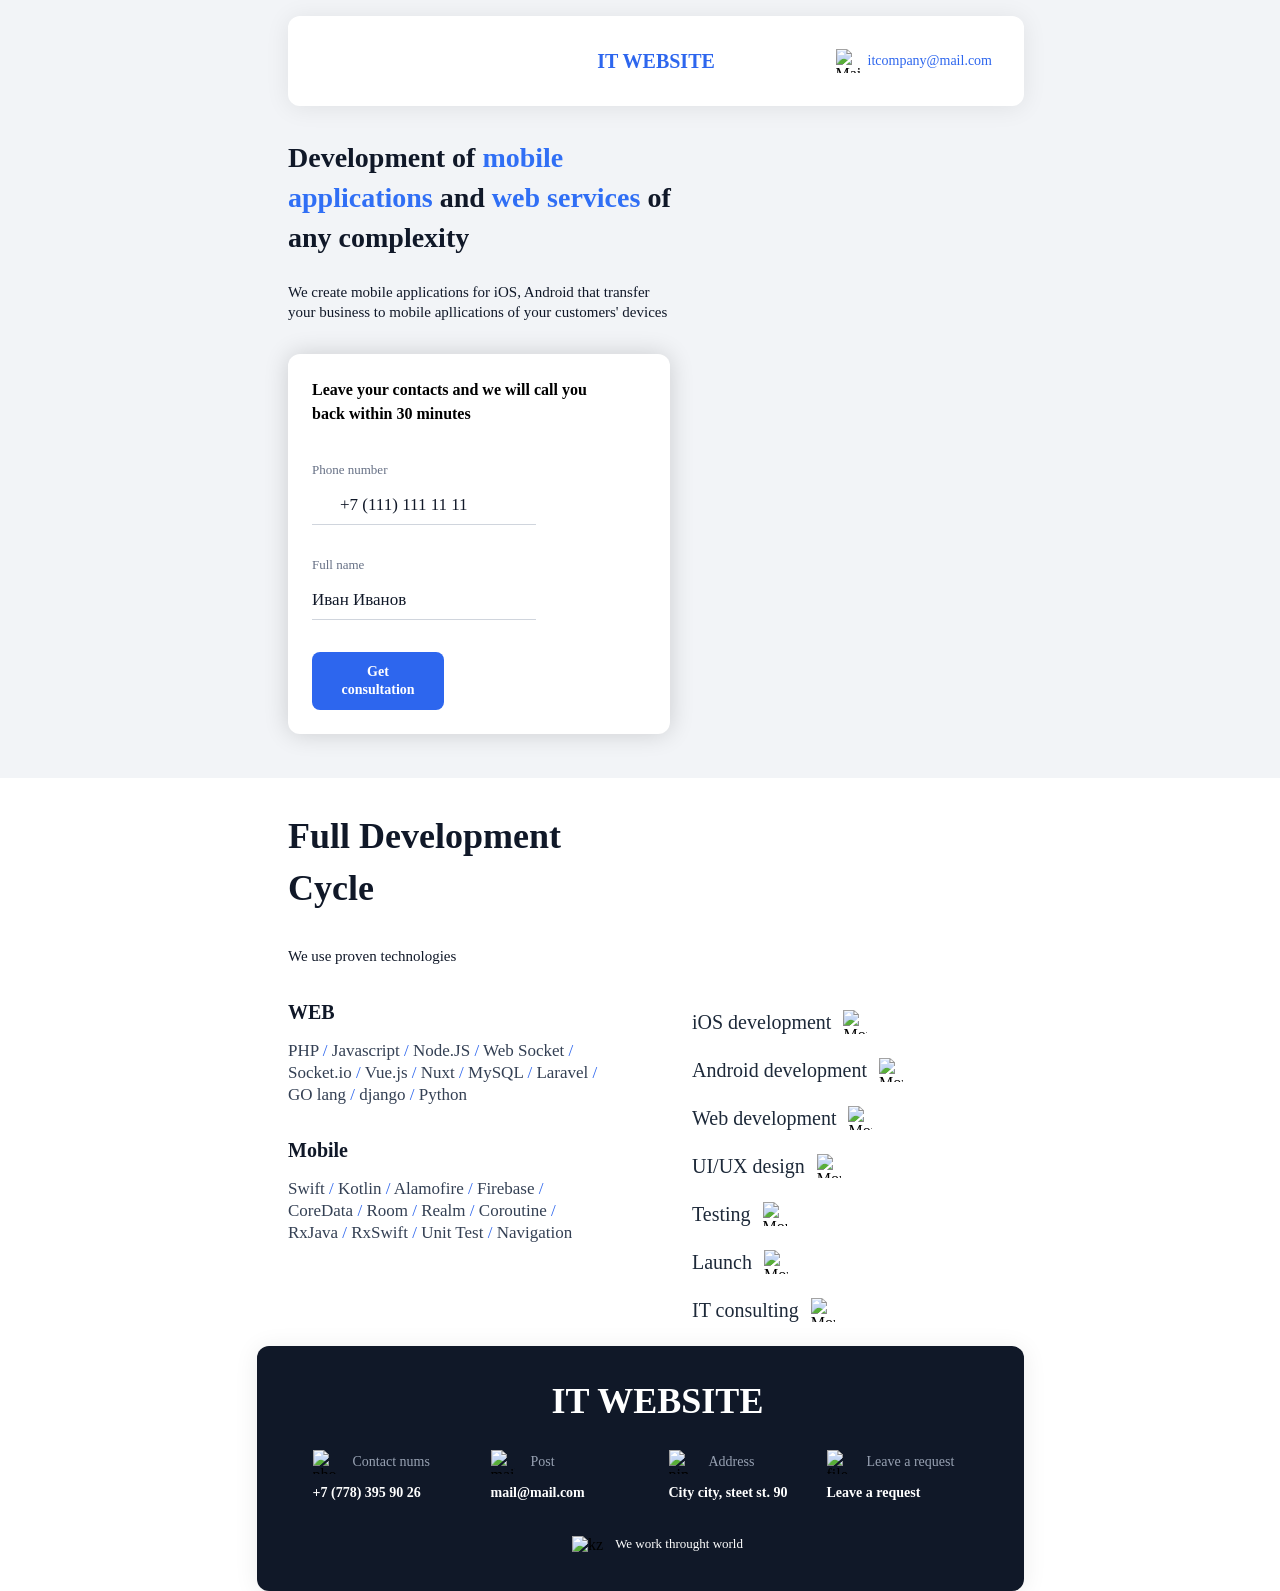
==== src/index.html @ 3811303d "lesson6" ====
<!DOCTYPE html>
<html lang="en">
<head>
    <meta charset="UTF-8">
    <meta name="viewport" content="width=device-width, initial-scale=1.0">
	<link rel="stylesheet" href="assets/styles/style.css">
    <title>Батурин ЛБ-4</title>
</head>
<body>
	<header class="header">
		<div class="wrapper">
			<div class="header_content">
				<input type="checkbox" id="menu1" class="hidden_menu_checkbox">
      			<label for="menu1" class="hidden_menu"></label>

				<div class="header_name">
					<a href="/src" class="header_name_link">IT WEBSITE</a>
				</div>

				<nav class="header_navigation">
					<ul class="header_navigation_list">
						<li class="header_navigation_item">
							<a href="" class="header_navigation_link">Services</a>
						</li>
						<li class="header_navigation_item">
							<a href="" class="header_navigation_link">Media</a>
						</li>
						<li class="header_navigation_item">
							<a href="" class="header_navigation_link">Cases</a>
						</li>
						<li class="header_navigation_item">
							<a href="" class="header_navigation_link">FAQ</a>
						</li>
						<li class="header_navigation_item">
							<a href="" class="header_navigation_link">Contacts</a>
						</li>
					</ul>
				</nav>

				<div class="header_contacts">
					<div class="header_contacts_item">
						<img src="assets/svg/headerPhone.svg" alt="Phone" class="icon_tiny">
						<span class="header_contacts_text">+7 (111) 111 11 11</span> 
        				<span class="header_contacts_last_number">+7 (111) 111 11 11</span> 
      				</div> 
      				<div class="header_contacts_item"> 
        				<img src="assets/svg/headerMail.svg" alt="Mail" class="icon_tiny"> 
        				<span class="header_contacts_text">itcompany@mail.com</span> 
      				</div> 
				</div>

				<div class="hidden_content">
					<h1>IT WEBSITE</h1>

					<nav class="header_navigation_hidden">
						<ul class="header_navigation_list_hidden">
							<li class="header_navigation_item">
								<a href="" class="header_navigation_link_hidden">Services</a>
							</li>
							<li class="header_navigation_item">
								<a href="" class="header_navigation_link_hidden">Media</a>
							</li>
							<li class="header_navigation_item">
								<a href="" class="header_navigation_link_hidden">Cases</a>
							</li>
							<li class="header_navigation_item">
								<a href="" class="header_navigation_link_hidden">FAQ</a>
							</li>
							<li class="header_navigation_item">
								<a href="" class="header_navigation_link_hidden">Contacts</a>
							</li>
						</ul>
					</nav>

					<div class="header_contacts_hidden">
						<div class="header_contacts_item_hidden">
							<img src="assets/svg/headerPhone.svg" alt="Phone" class="icon_tiny_2">
							<span class="header_contacts_text_hidden">+7 (111) 111 11 11</span>
						</div>
						<div class="header_contacts_item_hidden">
							<img src="assets/svg/headerPhone.svg" alt="Phone" class="icon_tiny_2">
							<span class="header_contacts_text_hidden">+7 (111) 111 11 11</span>
						</div>
						<div class="header_contacts_item_hidden">
							<img src="assets/svg/headerMail.svg" alt="Mail" class="icon_tiny_2">
							<span class="header_contacts_text_hidden">itcompany@mail.com</span>
						</div> 
					</div>
				</div>
			</div>
		</div>
	</header>
	<main class="main">
		<div class="introduction">
			<div class="wrapper">
				<section class="introduction_greeting">
					<h1>Development of <span class = "blue_text">mobile applications</span> and <span class = "blue_text">web services</span> of any complexity</h1>
                	<p>We create mobile applications for iOS, Android that transfer your business to mobile apllications of your customers' devices</p>
				</section>
				<section class="introduction_form">
					<h3>Leave your contacts and we will call you back within 30 minutes</h3>
					<form>
						<div>
							<label for = "phone" class="introduction_form_sign">Phone number</label>
							<input type = "phone" id = "phone" name = "phone" class="introduction_form_item introduction_form_item_flag" placeholder = "+7 (111) 111 11 11" required>
						</div>
						<div>
							<label for = "name" class="introduction_form_sign">Full name</label>
							<input type = "name" id = "name" name = "name" class="introduction_form_item" placeholder = "Иван Иванов" required>
						</div>
						<button type="submit">Get consultation</button>
					</form>
				</section>
				<div class="background_images">
					<div class="image1"></div>
					<div class="image2"></div>
				</div>
			</div>
		</div>
		<div class="competence">
			<div class="wrapper">
				<section class="competence_info">
					<div class="competence_greeting">
						<h1>Full Development Cycle</h1>
						<p>We use proven technologies</p>
					</div>
					<div class="competence_technologies">
						<h3>WEB</h3>
						<p>PHP <span>/</span> Javascript <span>/</span> Node.JS <span>/</span> Web Socket <span>/</span> Socket.io <span>/</span> Vue.js <span>/</span> Nuxt <span>/</span> MySQL <span>/</span> Laravel <span>/</span> GO lang <span>/</span> django <span>/</span> Python</p>
						<h3>Mobile</h3>
						<p>Swift <span>/</span> Kotlin <span>/</span> Alamofire <span>/</span> Firebase <span>/</span> CoreData <span>/</span> Room <span>/</span> Realm <span>/</span> Coroutine <span>/</span> RxJava <span>/</span> RxSwift <span>/</span> Unit Test <span>/</span> Navigation</p>
					</div>
				</section>
				<section>
					<nav>
						<li class="competence_navigation_item">
							<a href = "" class="competence_navigation_link">iOS development</a>
							<img src="assets/svg/right_arrow.svg" alt="More" class="icon_tiny">
						</li>
						<li class="competence_navigation_item">
							<a href = "" class="competence_navigation_link">Android development</a>
							<img src="assets/svg/right_arrow.svg" alt="More" class="icon_tiny">
						</li>
						<li class="competence_navigation_item">
							<a href = "" class="competence_navigation_link">Web development</a>
							<img src="assets/svg/right_arrow.svg" alt="More" class="icon_tiny">
						</li>
						<li class="competence_navigation_item">
							<a href = "" class="competence_navigation_link">UI/UX design</a>
							<img src="assets/svg/right_arrow.svg" alt="More" class="icon_tiny">
						</li>
						<li class="competence_navigation_item">
							<a href = "" class="competence_navigation_link">Testing</a>
							<img src="assets/svg/right_arrow.svg" alt="More" class="icon_tiny">
						</li>
						<li class="competence_navigation_item">
							<a href = "" class="competence_navigation_link">Launch</a>
							<img src="assets/svg/right_arrow.svg" alt="More" class="icon_tiny">
						</li>
						<li class="competence_navigation_item">
							<a href = "" class="competence_navigation_link">IT consulting</a>
							<img src="assets/svg/right_arrow.svg" alt="More" class="icon_tiny">
						</li>
					</nav>
				</section>
			</div>
		</div>
	</main>
	<footer class="footer">
		<div class="wrapper_footer">
			<div class="footer_content">
				<h1>IT WEBSITE</h1>
				<section class="footer_contacts">
					<div class="footer_contacts_item">
						<div class="footer_contacts_sign">
							<img src="assets/svg/footerPhone.svg" alt="phone" class="icon_tiny">
							<h5>Contact nums</h5>
						</div>
						<h4>+7 (778) 395 90 26</h4>
					</div>
					<div class="footer_contacts_item">
						<div class="footer_contacts_sign">
							<img src="assets/svg/footerMail.svg" alt="mail" class="icon_tiny">
							<h5>Post</h5>
						</div>
						<h4>mail@mail.com</h4>
					</div>
					<div class="footer_contacts_item">
						<div class="footer_contacts_sign">
							<img src="assets/svg/footerPin.svg" alt="pin" class="icon_tiny">
							<h5>Address</h5>
						</div>
						<h4>City city, steet st. 90</h4>
					</div>
					<div class="footer_contacts_item">
						<div class="footer_contacts_sign">
							<img src="assets/svg/footerFile.svg" alt="file" class="icon_tiny">
							<h5>Leave a request</h5>
						</div>
						<h4>Leave a request</h4>
					</div>
				</section>
				<div class = "footer_country">
					<img src="assets/svg/footerKazakhstan.svg" alt="kz" class="footer_country">
					<p>We work throught world</p>
				</div>
			</div>
		</div>
	</footer>
</body>
</html>
---- src/assets/styles/style.css ----
@import "./global.css";
@import "./fonts.css";
@import "./utils.css";

/* Common styles start */
* {
    margin: 0;
    padding: 0;
    box-sizing: border-box;
}

.header{
    position: fixed;
    top: 0;
    left: 0;
    width: 100%;
    z-index: 1000;
}

.body{
    font-family: "SFProText";
    font-style: "SFProText-Medium";
    font-size: 16px;
    line-height: 1.2;
    font-weight: normal;
    color: #101828;
}

.wrapper{
    max-width: 1124px;
    margin: 0 auto;
}

.wrapper_footer{
    margin: 0 auto;
}

.icon_tiny{
    margin-right: 8px;
    width: 24px;
    height: 24px;
}

.icon_tiny_2{
    margin-right: 4px;
    width: 28px;
    height: 28px;
}

.blue_text{
    color: #306FF5;
}

.hidden_menu_checkbox{
    display: none;
}

.hidden_menu{
    background-image: url(../svg/hidden_menu.svg);
    background-size: cover;
}

.hidden_menu_checkbox:checked + .hidden_menu{
    width: 36px;
    height: 36px;
    background-image: url(../svg/hidden_menu_exit.svg);
    background-size: cover;
}

.hidden_content{
    background-color: #FFFFFF;
    width: 100vw;
    padding: 0;
    display: none;
    justify-content: center;
    flex-direction: column;
    text-align: center;
}

/* Common styles end */

/* Header styles start */

.header_content{
    display: flex;
    flex-wrap: wrap;
    align-items: center;
    justify-content: space-between;
    background-color: #FFFFFF;
    border-radius: 12px;
    margin-top: 24px;
    padding: 16px 24px;
    box-shadow: 0px 2px 24px 0px #00000014;
    position: relative;
}

.header_name_link{
    text-decoration: none;
    font-family: "Inter";
    font-size: 20px;
    font-weight: 700;
    color: #2D66EE;
    line-height: 18px;
}

.header_name_link:hover, .header_name_link:focus, .header_name_link:active{
    opacity: 0.75;
}

.header_navigation_list{
    display: flex;
    flex-wrap: wrap;
    gap: 24px;
    padding-left: 0;
    list-style-type: none;
}

.header_navigation_link{
    text-decoration: none;
    font-size: 14px;
    font-weight: 500;
    color: #101828;
    line-height: 18px;
}

.header_navigation_link:hover, .header_navigation_link:focus, .header_navigation_link:active{
    opacity: 0.75;
}

.header_navigation_item{ 
    list-style-type: none;
}

.header_contacts{ 
    display: flex;
    gap: 32px; 
} 

.header_contacts_item{
    display: flex;
    align-items: center;
}

.header_contacts_text{
    font-size: 14px;
    font-weight: 500;
    color: #2D66EE;
    line-height: 18px;
}

.header_contacts_last_number{
    font-size: 14px;
    font-weight: 500;
    color: #2D66EE;
    line-height: 18px;
    margin-left: 16px;
}

.hidden_content h1{
    color: #2D66EE;
    font-family: "Inter";
    font-weight: 700;
    margin-bottom: 52px;
}

.header_navigation_list_hidden, .header_navigation_link_hidden{
    display: flex;
    text-decoration: none;
    font-family: "Inter";
    font-weight: 400;
    color: #101828;
    flex-direction: column;
}

.header_navigation_hidden{
    margin-bottom: 52px;
}

.header_contacts_item_hidden{
    display: flex;
    text-align: center;
    align-items: center;
}

/* Header styles end */

/* Introduction styles start */

.introduction{
    background-color: #F2F4F7;
}

.introduction_greeting h1{
    font-family: "Inter";
    font-weight: 700;
    color: #101828;
    margin-bottom: 24px;
}

.introduction_greeting p{
    font-size: 15px;
    font-weight: 500;
    color: #101828;
    line-height: 20px;
}

.introduction_form{
    border-radius: 12px;
    box-shadow: 0px 0px 24px 0px #00000029;
    background-color: #FFFFFF;
    padding: 24px;
}

.introduction_form h3{
    font-family: "Inter";
    font-weight: 700;
    margin-bottom: 36px;
}

.introduction_form form{
    gap: 24px;
    display: flex;
}

.introduction_form_sign{
    font-family: "SFProText";
    font-weight: 500;
    font-size: 13px;
    line-height: 16px;
    color: #667085;
    margin-bottom: 8px;
}

.introduction_form_item_flag{
    background: transparent url(../img/flagKazakhstan.png) no-repeat left;
    background-size: 20px;
}

.introduction_form_item_flag::placeholder{
    padding-left: 28px;
}

.introduction_form_item{
    width: 224px;
    font-family: "SFProText";
    font-weight: 400;
    font-size: 17px;
    line-height: 22px;
    color: #101828;
    border: 0;
    border-bottom: 0.7px solid #D0D5DD;
    padding: 8px 0px;
}

.introduction_form_item::placeholder{
    font-weight: 400;
    font-size: 17px;
    line-height: 22px;
    color: #101828;
}

.introduction_form button{
    width: 132px;
    padding: 11px 24px;
    color: #FFFFFF;
    background: #2D66EE;
    font-family: "SFProText";
    font-weight: 600;
    font-size: 14px;
    line-height: 18px;
    border: 0;
    border-radius: 8px;
}

.introduction_form button:hover, .introduction_form button:focus, .introduction_form button.active{
    background-color: #1250DE;
}

/* Introduction styles end */

/* Competence styles start */

.competence{
    justify-content: space-between;
}

.competence .wrapper{
    display: flex;
}

.competence_greeting h1{
    font-family: "Inter";
    font-weight: 700;
    line-height: 52px;
    color: #101828;
    margin-bottom: 32px;
}

.competence_greeting p{
    font-weight: 500;
    font-size: 15px;
    line-height: 20px;
    color: #101828;
    margin-bottom: 34px;
}

.competence_technologies h3{
    font-weight: 600;
    font-size: 20px;
    line-height: 24px;
    color: #101828;
    margin-bottom: 16px;
}

.competence_technologies p{
    font-weight: 400;
    font-size: 17px;
    line-height: 22px;
    color: #344054;
    margin-bottom: 32px;
}

.competence_technologies span{
    color: #2D66EE;
}

.competence_navigation_item{
    gap: 12px;
    list-style-type: none;
    height: 48px;
    display: flex;
}

.competence_navigation_link{
    font-weight: 400;
    font-size: 20px;
    line-height: 24px;
    color: #1D2939;
    text-decoration: none;
}

.competence_navigation_link:hover, .competence_navigation_link:focus, .competence_navigation_link:active{
    font-weight: 600;
    font-size: 20px;
    line-height: 24px;
    color: #101828;
}

/* Competence styles end */

/* Footer styles start */

.footer_content{
    background-color: #101828;
    border-radius: 12px;
    box-shadow: 0px 2px 24px 0px #00000014;
}

.footer_contacts{
    display: flex;
    flex-wrap: wrap;
    align-items: center;
    justify-content: space-between;
}

.footer_contacts_sign{
    display: flex;
    align-items: center;
    gap: 8px;
    margin-bottom: 8px;
}

.footer h1{
    font-family: "Inter";
    font-weight: 700;
    font-size: 36px;
    line-height: 18px;
    color: #FFFFFF;
    text-align: center;
    margin-bottom: 40px;
}

.footer h4{
    font-weight: 600;
    line-height: 22px;
    color: #FFFFFF;
}

.footer h5{
    font-weight: 500;
    font-size: 14px;
    line-height: 18px;
    color: #98A2B3;
}

.footer p{
    font-weight: 400;
    font-size: 13px;
    line-height: 16px;
    color: #FFFFFF;
}

.footer_country{
    justify-content: center;
    display: flex;
    gap: 12px;
}

/* Footer styles start */

/* Adaptive - Computer */

@media(min-width: 1440px){
    .hidden_menu{
        display: none;
    }

    .introduction{
        padding-top: 160px;
        min-height: 900px;
        /*background-image: url('../svg/introduction_background.svg');
        background-repeat: no-repeat;
        background-position: right;
        background-size: contain;*/
    }

    .background_images{
        position: absolute;
        width: 100%;
        height: 200%;
        top: 0;
        left: 0;
        overflow: hidden;
    }

    .image1, .image2 {
        position: absolute;
        height: 100%;
        width: 300px;
        background-size: cover;
        animation: scroll 10s linear infinite;
        z-index: 1;
    }

    .image1 {
        background-image: url('../webp/column-left.webp');
        animation-name: scrollDown;
    }

    .image2 {
        background-image: url('../webp/column-right.webp');
        animation-name: scrollUp;
    }

    @keyframes scrollDown {
        from {
            transform: translateY(0);
        }
        to {
            transform: translateY(100%);
        }
    }

    @keyframes scrollUp {
        from {
            transform: translateY(0);
        }
        to {
            transform: translateY(-100%);
        }
    }

    .introduction_greeting h1{
        width: 600px;
        font-size: 36px;
        line-height: 52px;
    }

    .introduction_greeting p{
        width: 600px;
        margin-bottom: 64px;
    }

    .introduction_form{
        width: 676px;
    }

    .introduction_form h3{
        font-size: 20px;
        line-height: 24px;
        width: 472px;
    }

    .competence{
        padding-top: 80px;
    }

    .competence_greeting{
        width: 600px;
    }

    .competence_technologies{
        width: 496px;
    }

    .competence .wrapper{
        gap: 128px;
    }

    .footer_content{
        margin: 48px 0px;
        padding: 24px;
    }

    .competence_greeting h1{
        font-size: 36px;
    }

    .footer h4{
        font-size: 17px;
    }

    .footer_contacts_item{
        width: 294px;
    }

    .footer_contacts{
        margin-bottom: 40px;
    }

    .wrapper_footer{
        max-width: 1224px;
    }
}

/* Adaptive - Tablet */

@media(max-width: 1440px) and (min-width: 767px){
    .wrapper{
        width: 768px;
        padding-left: 32px;
    }

    .header_content{
        padding: 25px 32px;
        margin-top: 16px;
        display: flex;
    }
    
    .hidden_menu{
        width: 59px;
        height: 40px;
    }

    .header_name{
        display: flex;
        justify-content: center;
        position: absolute;
        left: 50%;
        transform: translateX(-50%);
    }

    .header_navigation, .header_contacts_item{
        display: none;
    }

    .hidden_menu_checkbox:checked ~ .header_name, .header_contacts_item:last-child{
        display: none;
    }
    
    .header_contacts_item:last-child{
        display: flex;
        justify-content: flex-end;
    }

    .hidden_menu_checkbox:checked ~ .hidden_content{
        display: flex;
    }

    .introduction{
        padding-top: 138px;
        min-height: 778px;
        background-image: url('../svg/introduction_background2.svg');
        background-repeat: no-repeat;
        background-position: right;
        background-size: contain;
    }

    .introduction_greeting h1{
        width: 383px;
        font-size: 28px;
        line-height: 40px;
    }

    .footer h4{
        font-size: 14px;
    }

    .introduction_greeting p{
        width: 383px;
        margin-bottom: 32px;
    }

    .introduction_form{
        width: 382px;
    }

    .introduction_form h3{
        font-size: 16px;
        line-height: 24px;
        width: 295px;
    }

    .introduction_form form{
        display: flex;
        flex-direction: column;
        gap: 32px;
    }
    
    .introduction_form div {
        display: flex;
        flex-direction: column;
    }

    .competence{
        padding-top: 32px;
    }

    .competence_greeting{
        width: 321px;
    }

    .competence_technologies{
        width: 320px;
    }

    .competence .wrapper{
        display: flex;
        gap: 83px;
    }

    .competence nav{
        padding-top: 200px;
    }

    .footer_content{
        padding: 46px 21px 37px 56px;
    }

    .competence_greeting h1{
        font-size: 36px;
    }

    .footer_contacts_item{
        width: 176px;
    }

    .footer_contacts_item:nth-child(3){
        width: 156px;
    }

    .footer_contacts{
        margin-bottom: 32px;
    }

    .wrapper_footer{
        max-width: 767px;
    }

    .hidden_menu_checkbox:checked + .hidden_menu{
        position: absolute;
        right: 148px;
        top: 37px;
    }

    .hidden_content h1{
        margin-top: 102px;
        font-size: 48px;
        line-height: 48px;
    }

    .header_navigation_list_hidden{
        display: flex;
        font-size: 36px;
        line-height: 52px;
        gap: 32px;
    }

    .header_contacts_hidden{
        flex-direction: row;
        display: flex;
        gap: 32px; 
        justify-content: center;
        margin-bottom: 137px;
        color: #2D66EE;
    } 
}

/* Adaptive - Phone */

@media(max-width: 767px){
    .wrapper{
        width: 425px;
        padding-left: 24px;
    }

    .header_content{
        padding: 35px 17px;
        margin-top: 20px;
    }

    .hidden_menu{
        width: 40px;
        height: 20px;
    }
    
    .header_name{
        display: flex;
        justify-content: center;
        position: absolute;
        left: 50%;
        transform: translateX(-50%);
    }

    .header_navigation, .header_contacts { 
        display: none; 
    }

    .hidden_menu_checkbox:checked ~ .header_name{
        display: none;
    }

    .hidden_menu_checkbox:checked ~ .hidden_content{
        display: flex;
    }

    .introduction{
        padding-top: 138px;
        min-height: 1282px;
        background-image: url('../svg/introduction_background3.svg');
        background-repeat: no-repeat;
        background-position: bottom;
        background-size: auto 930px;
    }

    .introduction_greeting h1{
        width: 383px;
        font-size: 28px;
        line-height: 40px;
    }

    .introduction_greeting p{
        width: 383px;
        margin-bottom: 536px;
    }

    .introduction_form{
        width: 393px;
        margin-bottom: 32px;
    }

    .introduction_form h3{
        font-size: 16px;
        line-height: 24px;
        width: 295px;
    }

    .introduction_form form{
        display: flex;
        flex-direction: column;
        gap: 32px;
    }
    
    .introduction_form div {
        display: flex;
        flex-direction: column;
    }

    .competence{
        padding-top: 32px;
    }

    .competence_greeting{
        width: 321px;
    }

    .competence_technologies{
        width: 320px;
    }

    .competence .wrapper{
        display: flex;
        gap: 32px;
        flex-direction: column;
    }

    .footer_content{
        padding: 36px 16px 38px 32px;
    }

    .footer h4{
        font-size: 14px;
    }

    .competence_greeting h1{
        font-size: 32px;
    }

    .footer_contacts_item {
        flex: 1 1 50%;
        box-sizing: border-box;
        margin-bottom: 32px;
    }

    .footer_contacts{
        margin-bottom: 22px;
    }

    .wrapper_footer{
        max-width: 427px;
    }

    .hidden_menu_checkbox:checked + .hidden_menu{
        position: absolute;
        right: 28px;
        top: 13px;
    }

    .hidden_content h1{
        margin-top: 43px;
        font-size: 20px;
        line-height: 18px;
    }

    .header_navigation_list_hidden{
        display: flex;
        font-size: 24px;
        line-height: 35px;
        gap: 21px;
    }

    .header_contacts_hidden{
        flex-direction: column;
        display: flex;
        gap: 16px;
        margin-bottom: 59px;
        color: #2D66EE;
        align-items: center;
    } 
}

/*http://26.236.234.108:8080/src/
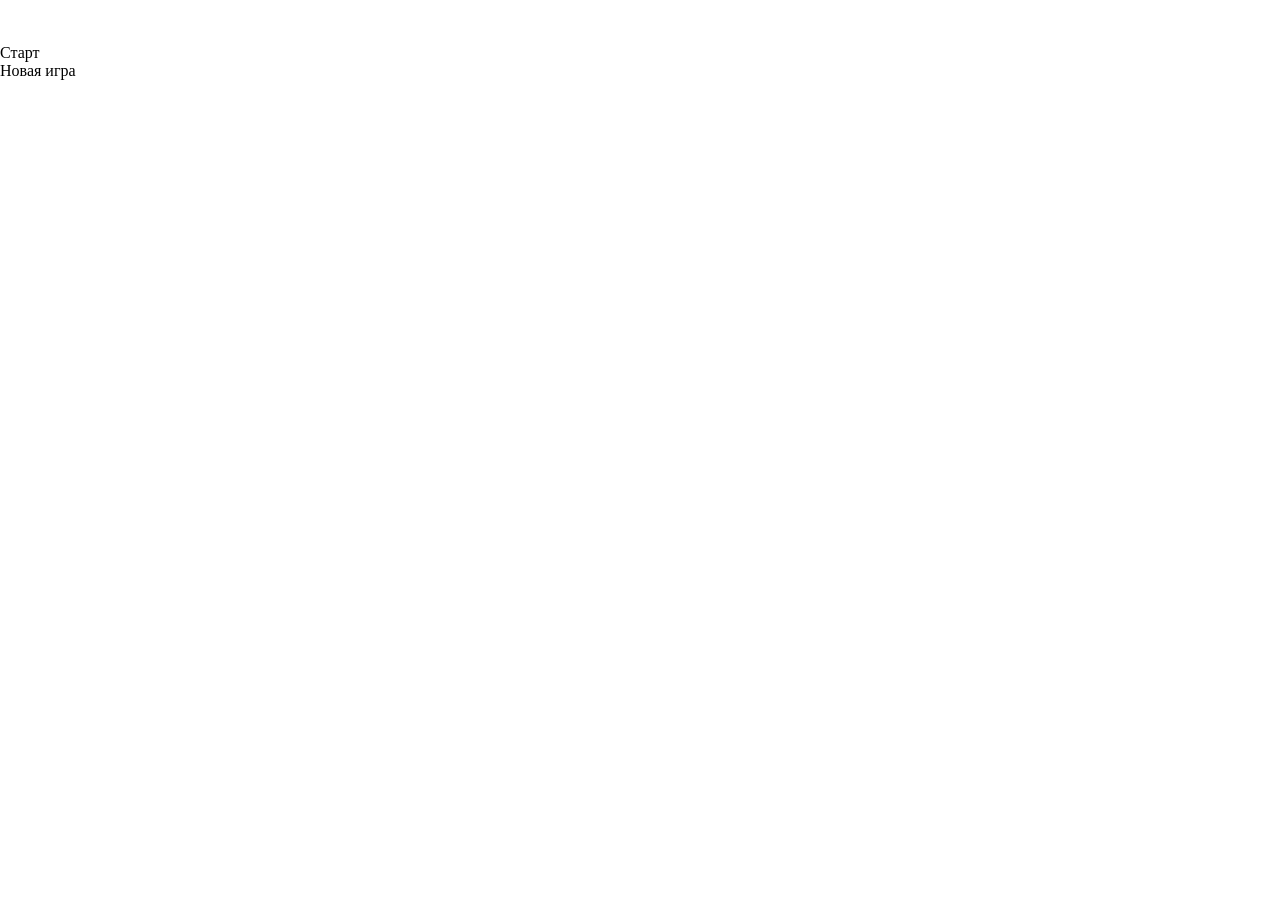
==== commit bb632ebe: "lesson10" ====
--- a/src/index.html
+++ b/src/index.html
@@ -1,211 +1,24 @@
-<!DOCTYPE html>
-<html lang="en">
+<!doctype html>
+<html lang="ru">
 <head>
     <meta charset="UTF-8">
-    <meta name="viewport" content="width=device-width, initial-scale=1.0">
-	<link rel="stylesheet" href="assets/styles/style.css">
-    <title>Батурин ЛБ-4</title>
+    <meta name="viewport"
+          content="width=device-width, user-scalable=no, initial-scale=1.0, maximum-scale=1.0, minimum-scale=1.0">
+    <meta http-equiv="X-UA-Compatible" content="ie=edge">
+    <title>Батурин ЛБ11</title>
+    <link rel="stylesheet" href="/src/assets/styles/style.css">
 </head>
 <body>
-	<header class="header">
-		<div class="wrapper">
-			<div class="header_content">
-				<input type="checkbox" id="menu1" class="hidden_menu_checkbox">
-      			<label for="menu1" class="hidden_menu"></label>
+    <main>
+        <div id="game-wrap">
+          <table id="game"></table>
+        </div>
+        <div id="menu">
+          <div id="playButton" class="menuButton">Старт</div>
+          <div id="newGameButton" class="menuButton">Новая игра</div>
+        </div>
+    </main>
 
-				<div class="header_name">
-					<a href="/src" class="header_name_link">IT WEBSITE</a>
-				</div>
-
-				<nav class="header_navigation">
-					<ul class="header_navigation_list">
-						<li class="header_navigation_item">
-							<a href="" class="header_navigation_link">Services</a>
-						</li>
-						<li class="header_navigation_item">
-							<a href="" class="header_navigation_link">Media</a>
-						</li>
-						<li class="header_navigation_item">
-							<a href="" class="header_navigation_link">Cases</a>
-						</li>
-						<li class="header_navigation_item">
-							<a href="" class="header_navigation_link">FAQ</a>
-						</li>
-						<li class="header_navigation_item">
-							<a href="" class="header_navigation_link">Contacts</a>
-						</li>
-					</ul>
-				</nav>
-
-				<div class="header_contacts">
-					<div class="header_contacts_item">
-						<img src="assets/svg/headerPhone.svg" alt="Phone" class="icon_tiny">
-						<span class="header_contacts_text">+7 (111) 111 11 11</span> 
-        				<span class="header_contacts_last_number">+7 (111) 111 11 11</span> 
-      				</div> 
-      				<div class="header_contacts_item"> 
-        				<img src="assets/svg/headerMail.svg" alt="Mail" class="icon_tiny"> 
-        				<span class="header_contacts_text">itcompany@mail.com</span> 
-      				</div> 
-				</div>
-
-				<div class="hidden_content">
-					<h1>IT WEBSITE</h1>
-
-					<nav class="header_navigation_hidden">
-						<ul class="header_navigation_list_hidden">
-							<li class="header_navigation_item">
-								<a href="" class="header_navigation_link_hidden">Services</a>
-							</li>
-							<li class="header_navigation_item">
-								<a href="" class="header_navigation_link_hidden">Media</a>
-							</li>
-							<li class="header_navigation_item">
-								<a href="" class="header_navigation_link_hidden">Cases</a>
-							</li>
-							<li class="header_navigation_item">
-								<a href="" class="header_navigation_link_hidden">FAQ</a>
-							</li>
-							<li class="header_navigation_item">
-								<a href="" class="header_navigation_link_hidden">Contacts</a>
-							</li>
-						</ul>
-					</nav>
-
-					<div class="header_contacts_hidden">
-						<div class="header_contacts_item_hidden">
-							<img src="assets/svg/headerPhone.svg" alt="Phone" class="icon_tiny_2">
-							<span class="header_contacts_text_hidden">+7 (111) 111 11 11</span>
-						</div>
-						<div class="header_contacts_item_hidden">
-							<img src="assets/svg/headerPhone.svg" alt="Phone" class="icon_tiny_2">
-							<span class="header_contacts_text_hidden">+7 (111) 111 11 11</span>
-						</div>
-						<div class="header_contacts_item_hidden">
-							<img src="assets/svg/headerMail.svg" alt="Mail" class="icon_tiny_2">
-							<span class="header_contacts_text_hidden">itcompany@mail.com</span>
-						</div> 
-					</div>
-				</div>
-			</div>
-		</div>
-	</header>
-	<main class="main">
-		<div class="introduction">
-			<div class="wrapper">
-				<section class="introduction_greeting">
-					<h1>Development of <span class = "blue_text">mobile applications</span> and <span class = "blue_text">web services</span> of any complexity</h1>
-                	<p>We create mobile applications for iOS, Android that transfer your business to mobile apllications of your customers' devices</p>
-				</section>
-				<section class="introduction_form">
-					<h3>Leave your contacts and we will call you back within 30 minutes</h3>
-					<form>
-						<div>
-							<label for = "phone" class="introduction_form_sign">Phone number</label>
-							<input type = "phone" id = "phone" name = "phone" class="introduction_form_item introduction_form_item_flag" placeholder = "+7 (111) 111 11 11" required>
-						</div>
-						<div>
-							<label for = "name" class="introduction_form_sign">Full name</label>
-							<input type = "name" id = "name" name = "name" class="introduction_form_item" placeholder = "Иван Иванов" required>
-						</div>
-						<button type="submit">Get consultation</button>
-					</form>
-				</section>
-				<div class="background_images">
-					<div class="image1"></div>
-					<div class="image2"></div>
-				</div>
-			</div>
-		</div>
-		<div class="competence">
-			<div class="wrapper">
-				<section class="competence_info">
-					<div class="competence_greeting">
-						<h1>Full Development Cycle</h1>
-						<p>We use proven technologies</p>
-					</div>
-					<div class="competence_technologies">
-						<h3>WEB</h3>
-						<p>PHP <span>/</span> Javascript <span>/</span> Node.JS <span>/</span> Web Socket <span>/</span> Socket.io <span>/</span> Vue.js <span>/</span> Nuxt <span>/</span> MySQL <span>/</span> Laravel <span>/</span> GO lang <span>/</span> django <span>/</span> Python</p>
-						<h3>Mobile</h3>
-						<p>Swift <span>/</span> Kotlin <span>/</span> Alamofire <span>/</span> Firebase <span>/</span> CoreData <span>/</span> Room <span>/</span> Realm <span>/</span> Coroutine <span>/</span> RxJava <span>/</span> RxSwift <span>/</span> Unit Test <span>/</span> Navigation</p>
-					</div>
-				</section>
-				<section>
-					<nav>
-						<li class="competence_navigation_item">
-							<a href = "" class="competence_navigation_link">iOS development</a>
-							<img src="assets/svg/right_arrow.svg" alt="More" class="icon_tiny">
-						</li>
-						<li class="competence_navigation_item">
-							<a href = "" class="competence_navigation_link">Android development</a>
-							<img src="assets/svg/right_arrow.svg" alt="More" class="icon_tiny">
-						</li>
-						<li class="competence_navigation_item">
-							<a href = "" class="competence_navigation_link">Web development</a>
-							<img src="assets/svg/right_arrow.svg" alt="More" class="icon_tiny">
-						</li>
-						<li class="competence_navigation_item">
-							<a href = "" class="competence_navigation_link">UI/UX design</a>
-							<img src="assets/svg/right_arrow.svg" alt="More" class="icon_tiny">
-						</li>
-						<li class="competence_navigation_item">
-							<a href = "" class="competence_navigation_link">Testing</a>
-							<img src="assets/svg/right_arrow.svg" alt="More" class="icon_tiny">
-						</li>
-						<li class="competence_navigation_item">
-							<a href = "" class="competence_navigation_link">Launch</a>
-							<img src="assets/svg/right_arrow.svg" alt="More" class="icon_tiny">
-						</li>
-						<li class="competence_navigation_item">
-							<a href = "" class="competence_navigation_link">IT consulting</a>
-							<img src="assets/svg/right_arrow.svg" alt="More" class="icon_tiny">
-						</li>
-					</nav>
-				</section>
-			</div>
-		</div>
-	</main>
-	<footer class="footer">
-		<div class="wrapper_footer">
-			<div class="footer_content">
-				<h1>IT WEBSITE</h1>
-				<section class="footer_contacts">
-					<div class="footer_contacts_item">
-						<div class="footer_contacts_sign">
-							<img src="assets/svg/footerPhone.svg" alt="phone" class="icon_tiny">
-							<h5>Contact nums</h5>
-						</div>
-						<h4>+7 (778) 395 90 26</h4>
-					</div>
-					<div class="footer_contacts_item">
-						<div class="footer_contacts_sign">
-							<img src="assets/svg/footerMail.svg" alt="mail" class="icon_tiny">
-							<h5>Post</h5>
-						</div>
-						<h4>mail@mail.com</h4>
-					</div>
-					<div class="footer_contacts_item">
-						<div class="footer_contacts_sign">
-							<img src="assets/svg/footerPin.svg" alt="pin" class="icon_tiny">
-							<h5>Address</h5>
-						</div>
-						<h4>City city, steet st. 90</h4>
-					</div>
-					<div class="footer_contacts_item">
-						<div class="footer_contacts_sign">
-							<img src="assets/svg/footerFile.svg" alt="file" class="icon_tiny">
-							<h5>Leave a request</h5>
-						</div>
-						<h4>Leave a request</h4>
-					</div>
-				</section>
-				<div class = "footer_country">
-					<img src="assets/svg/footerKazakhstan.svg" alt="kz" class="footer_country">
-					<p>We work throught world</p>
-				</div>
-			</div>
-		</div>
-	</footer>
+    <script src="./index.js"></script>
 </body>
 </html>
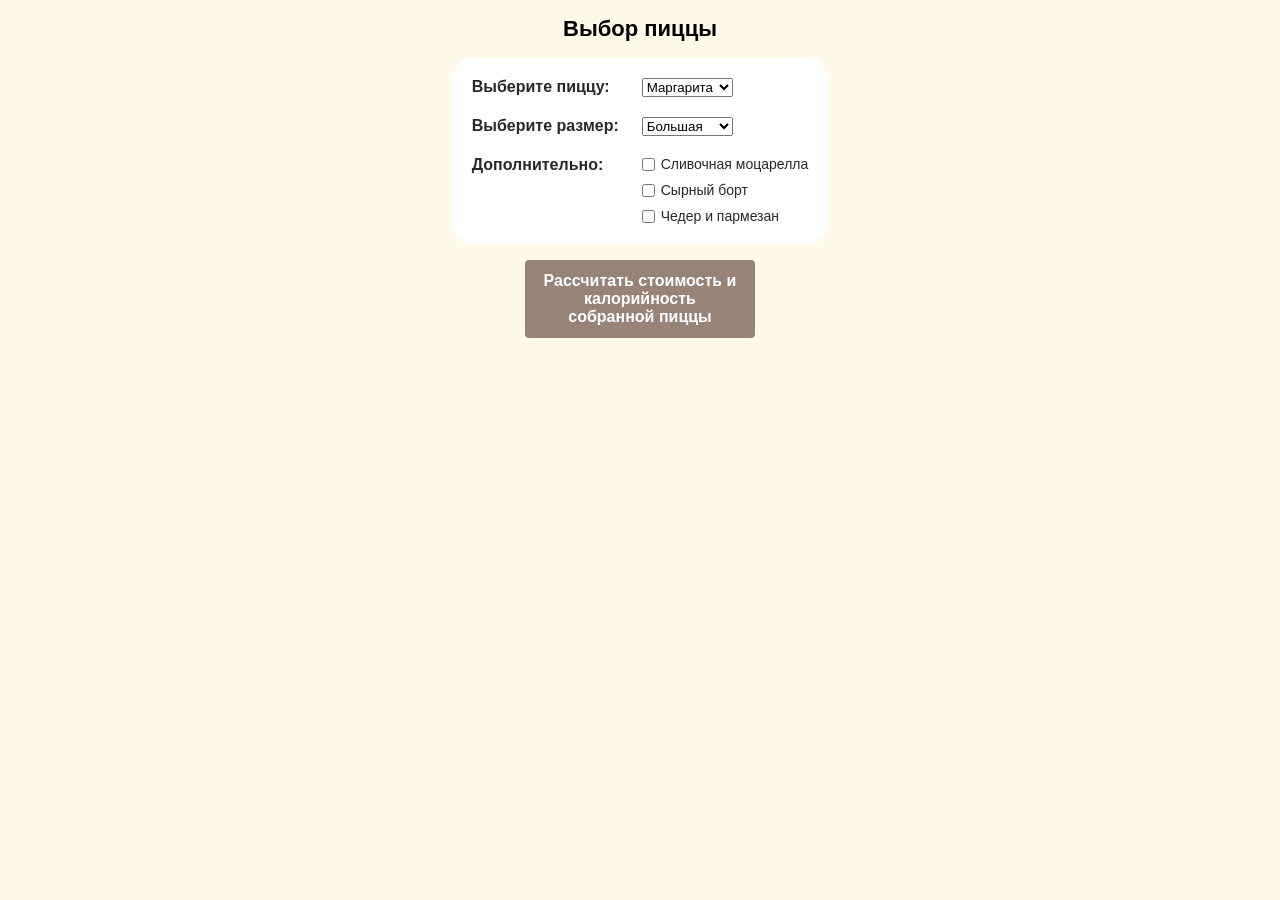
==== commit 6228f038: "lesson12" ====
--- a/src/index.html
+++ b/src/index.html
@@ -1,24 +1,61 @@
-<!doctype html>
-<html lang="ru">
+<!DOCTYPE html>
+<html lang="en">
 <head>
     <meta charset="UTF-8">
-    <meta name="viewport"
-          content="width=device-width, user-scalable=no, initial-scale=1.0, maximum-scale=1.0, minimum-scale=1.0">
-    <meta http-equiv="X-UA-Compatible" content="ie=edge">
-    <title>Батурин ЛБ11</title>
-    <link rel="stylesheet" href="/src/assets/styles/style.css">
+    <meta name="viewport" content="width=device-width, initial-scale=1.0">
+	<link rel="stylesheet" href="style.css">
+    <title>Батурин ЛБ-12</title>
 </head>
 <body>
-    <main>
-        <div id="game-wrap">
-          <table id="game"></table>
-        </div>
-        <div id="menu">
-          <div id="playButton" class="menuButton">Старт</div>
-          <div id="newGameButton" class="menuButton">Новая игра</div>
-        </div>
-    </main>
+	<p class="name">Выбор пиццы</p>
 
-    <script src="./index.js"></script>
+	<div class="pizza_configurator">
+		<div class="pizza_configurator_block">
+			<p class="subname">Выберите пиццу:</p>
+	
+			<select id="pizza_name">
+				<option value="pizza_margarita">Маргарита</option>
+				<option value="pizza_pepperoni">Пепперони</option>
+				<option value="pizza_bavarian">Баварская</option>
+			</select>
+		</div>
+	
+		<div class="pizza_configurator_block">
+			<p class="subname">Выберите размер:</p>
+	
+			<select id="pizza_size">
+				<option value="size_large">Большая</option>
+				<option value="size_small">Маленькая</option>
+			</select>
+		</div>
+	
+		<div class="pizza_configurator_block">
+			<p class="subname">Дополнительно:</p>
+
+			<div class="checkboxes">
+				<label class="checkbox">
+                    <input type="checkbox" value="extra_creamy_mozarella">
+                    <span>Сливочная моцарелла</span>
+                </label>
+                <label class="checkbox">
+                    <input type="checkbox" value="extra_cheese_board">
+                    <span>Сырный борт</span>
+                </label>
+                <label class="checkbox">
+                    <input type="checkbox" value="extra_cheddar_parmesan">
+                    <span>Чедер и пармезан</span>
+                </label>
+			</div>
+		</div>
+	</div>
+
+	<button class="pizza_result_button">Рассчитать стоимость и калорийность собранной пиццы</button>
+
+	<div id="pizza_calculate_result">
+		<p id="price_result"></p>
+		<p id="calories_result"></p>
+	</div>
+
+	<script src="pizza_calculate.js"></script>
 </body>
-</html>
+</html>
--- a/src/style.css
+++ b/src/style.css
@@ -0,0 +1,95 @@
+* {
+    margin: 0;
+    padding: 0;
+    box-sizing: border-box;
+}
+
+body {
+    background-color: #fff9e7;
+    display: flex;
+    justify-content: center;
+    flex-direction: column;
+    align-items: center;
+    font-family: Arial;
+}
+
+.name {
+    font-size: 22px;
+    margin: 16px;
+    font-weight: bold;
+}
+
+.pizza_configurator {
+    display: flex;
+    flex-direction: column;
+    margin-bottom: 16px;
+    gap: 20px;
+    padding: 20px;
+    background-color: #ffffff;
+    border-radius: 20px;
+}
+
+.pizza_configurator_block {
+    display: flex;
+    flex-direction: row;
+    align-items: flex-start;
+    gap: 10px;
+}
+
+.subname {
+    font-size: 16px;
+    font-weight: bold;
+    color: #2b2727;
+    width: 160px;
+}
+
+.checkboxes {
+    display: flex;
+    flex-direction: column;
+    gap: 10px;
+}
+
+.checkbox {
+    display: flex;
+    flex-direction: row;
+    align-items: center;
+    gap: 6px;
+}
+
+.checkbox span {
+    font-size: 14px;
+    color: #2b2727;
+}
+
+.pizza_result_button {
+    display: flex;
+    justify-content: center;
+    align-items: center;
+    width: 230px;
+    padding: 12px 16px;
+    border-radius: 4px;
+    background-color: #978477;
+    color: white;
+    font-size: 16px;
+    font-weight: bold;
+    border: none;
+}
+
+.pizza_result_button:hover {
+    background-color: #837166;
+}
+
+#pizza_calculate_result {
+    margin-top: 20px;
+    font-size: 18px;
+    font-weight: bold;
+    color: #2b2727;
+    display: flex;  
+    flex-direction: column;
+}
+
+#price_result, #calories_result {
+    margin: 5px 0;
+    display: flex;
+    justify-content: center; 
+}
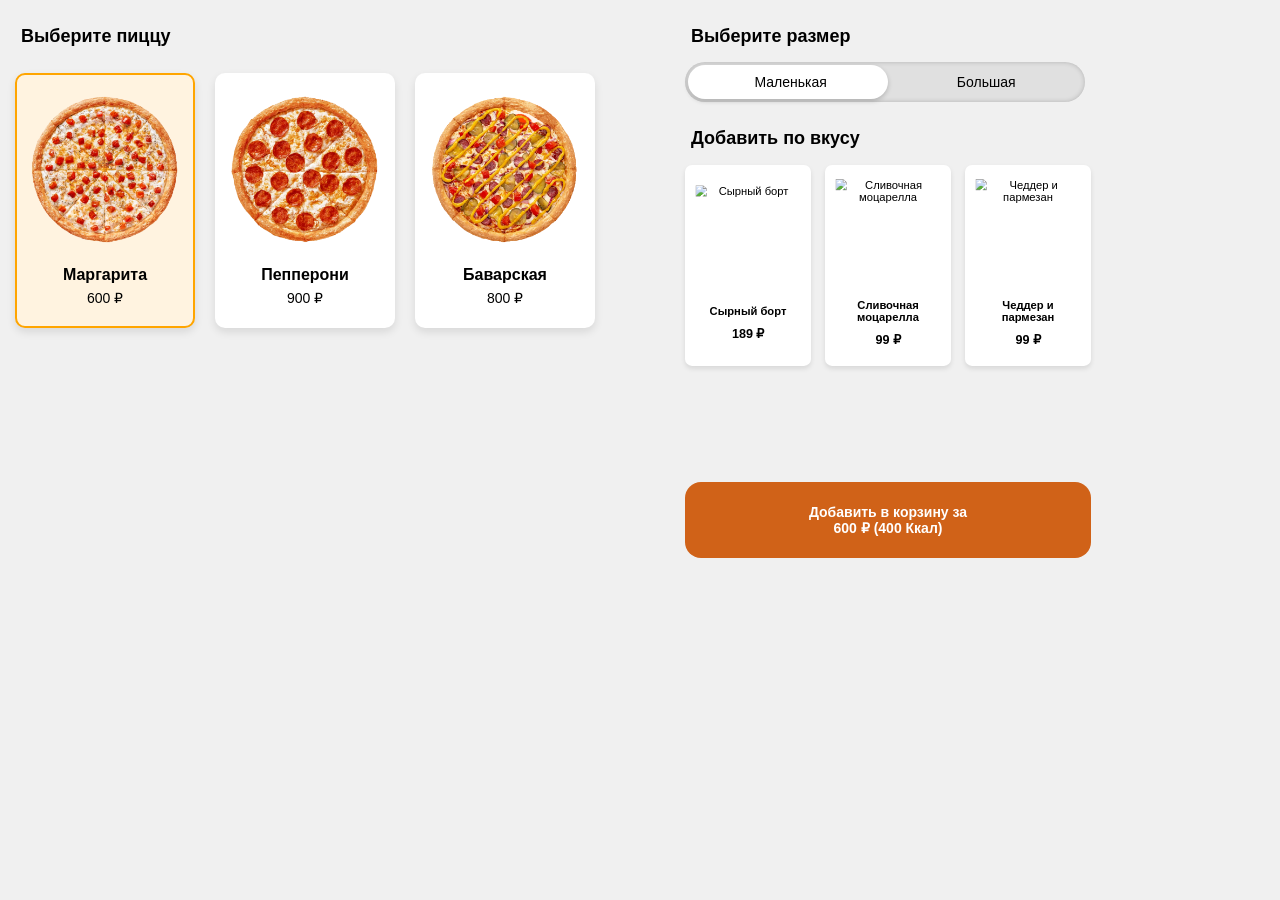
==== commit d06197b6: "lesson13" ====
--- a/src/index.html
+++ b/src/index.html
@@ -3,59 +3,85 @@
 <head>
     <meta charset="UTF-8">
     <meta name="viewport" content="width=device-width, initial-scale=1.0">
-	<link rel="stylesheet" href="style.css">
-    <title>Батурин ЛБ-12</title>
+    <link rel="stylesheet" href="style.css">
+    <title>Батурин ЛБ-13</title>
 </head>
 <body>
-	<p class="name">Выбор пиццы</p>
+    <div class="pizza_configurator">
+        <div class="pizza_configurator_block">
+			<p class="subname">Выберите пиццу</p>
 
-	<div class="pizza_configurator">
-		<div class="pizza_configurator_block">
-			<p class="subname">Выберите пиццу:</p>
-	
-			<select id="pizza_name">
-				<option value="pizza_margarita">Маргарита</option>
-				<option value="pizza_pepperoni">Пепперони</option>
-				<option value="pizza_bavarian">Баварская</option>
-			</select>
-		</div>
-	
-		<div class="pizza_configurator_block">
-			<p class="subname">Выберите размер:</p>
-	
-			<select id="pizza_size">
-				<option value="size_large">Большая</option>
-				<option value="size_small">Маленькая</option>
-			</select>
-		</div>
-	
-		<div class="pizza_configurator_block">
-			<p class="subname">Дополнительно:</p>
+            <div class="card_menu">
+				<input type="radio" name="pizza" id="margarita" class="pizza_radio" checked data-product="margarita">
 
-			<div class="checkboxes">
-				<label class="checkbox">
-                    <input type="checkbox" value="extra_creamy_mozarella">
-                    <span>Сливочная моцарелла</span>
+				<label for="margarita" class="card">
+                    <img src="assets/pizza_margarita.png" alt="Маргарита" class="image">
+                    <span class="subname_mini">Маргарита</span>
+                    <span class="text" id="price_margarita">500 ₽</span>
                 </label>
-                <label class="checkbox">
-                    <input type="checkbox" value="extra_cheese_board">
-                    <span>Сырный борт</span>
+                
+                <input type="radio" name="pizza" id="pepperoni" class="pizza_radio" data-product="pepperoni">
+                <label for="pepperoni" class="card">
+                    <img src="assets/pizza_pepperoni.png" alt="Пепперони" class="image">
+                    <span class="subname_mini">Пепперони</span>
+                    <span class="text" id="price_pepperoni">550 ₽</span>
                 </label>
-                <label class="checkbox">
-                    <input type="checkbox" value="extra_cheddar_parmesan">
-                    <span>Чедер и пармезан</span>
+        
+                <input type="radio" name="pizza" id="bavarian" class="pizza_radio" data-product="bavarian">
+                <label for="bavarian" class="card">
+                    <img src="assets/pizza_bavarian.png" alt="Баварская" class="image">
+                    <span class="subname_mini">Баварская</span>
+                    <span class="text" id="price_bavarian">600 ₽</span>
                 </label>
 			</div>
-		</div>
+        </div>
+
+        <div class="pizza_configurator_block">
+			<div class="choice_size">
+				<p class="subname">Выберите размер</p>
+
+				<div class="size_switch">
+					<input type="checkbox" id="size_toggle" class="switch_input">
+					<label for="size_toggle" class="switch_label">
+						<span class="switch_text">Маленькая</span>
+						<span class="switch_text">Большая</span>
+						<span class="switch_handle"></span>
+					</label>
+				</div>
+			</div>
+
+			<div class="choice_extras">
+				<p class="subname">Добавить по вкусу</p>
+
+				<div class="card_menu card_menu_small">
+					<input type="checkbox" id="cheese_board" class="extra_checkbox" data-product="cheese_board">
+					<label class="card" for="cheese_board">
+						<img src="assets/extra_cheese_board.png" alt="Сырный борт" class="image">
+						<span class="subname_mini">Сырный борт</span>
+						<span class="subname" id="price_cheese_board">189 ₽</span>
+					</label>
+					
+					<input type="checkbox" id="creamy_mozarella" class="extra_checkbox" data-product="creamy_mozarella">
+					<label class="card" for="creamy_mozarella">
+						<img src="assets/extra_creamy_mozarella.png" alt="Сливочная моцарелла" class="image">
+						<span class="subname_mini">Сливочная моцарелла</span>
+						<span class="subname" id="price_creamy_mozarella">99 ₽</span>
+					</label>
+			
+					<input type="checkbox" id="cheddar_parmesan" class="extra_checkbox" data-product="cheddar_parmesan">
+					<label class="card" for="cheddar_parmesan">
+						<img src="assets/extra_cheddar_parmesan.png" alt="Чеддер и пармезан" class="image">
+						<span class="subname_mini">Чеддер и пармезан</span>
+						<span class="subname" id="price_cheddar_parmesan">99 ₽</span>
+					</label>
+				</div>
+			</div>
+
+			<button class="add_to_cart_button">
+				<span class="add_to_cart_text"></span>
+			</button>
+        </div>
 	</div>
-
-	<button class="pizza_result_button">Рассчитать стоимость и калорийность собранной пиццы</button>
-
-	<div id="pizza_calculate_result">
-		<p id="price_result"></p>
-		<p id="calories_result"></p>
-	</div>
-
-	<script src="pizza_calculate.js"></script>
+	<script src="scripts/pizza_calculate.js"></script>
 </body>
 </html>
--- a/src/style.css
+++ b/src/style.css
@@ -4,92 +4,206 @@
     box-sizing: border-box;
 }
 
+/* common start */
+
 body {
-    background-color: #fff9e7;
     display: flex;
     justify-content: center;
     flex-direction: column;
     align-items: center;
     font-family: Arial;
-}
-
-.name {
-    font-size: 22px;
-    margin: 16px;
-    font-weight: bold;
-}
+    background-color: #f0f0f0;
+}
+
+.image {
+    width: 150px;
+    height: 150px;
+    margin-bottom: 15px;
+}
+
+.choice_extras{
+    height: 340px;
+}
+
+/* common end */
+
+/* card menu start */
+
+.card_menu {
+    display: flex;
+    gap: 20px;
+    justify-content: center;
+}
+
+.card_menu_small {
+    transform: scale(0.7);
+    transform-origin: top left;
+    margin-top: 16px;
+    display: flex;
+    text-align: center;
+}
+
+.card {
+    display: flex;
+    flex-direction: column;
+    align-items: center;
+    justify-content: center;
+    width: 180px;
+    padding: 20px;
+    background-color: #ffffff;
+    border-radius: 10px;
+    box-shadow: 0 4px 8px rgba(0, 0, 0, 0.1);
+    transition: transform 0.2s, box-shadow 0.2s, border 0.2s, background-color 0.2s;
+    cursor: pointer;
+}
+
+.card:active {
+    transform: scale(0.95);
+}
+
+.pizza_radio {
+    display: none;
+}
+
+.pizza_radio:checked + .card {
+    border: 2px solid #ffa500;
+    background-color: #fff3e0;
+}
+
+.extra_checkbox {
+    display: none;
+}
+
+.extra_checkbox:checked + .card {
+    border: 2px solid #ffa500;
+    background-color: #fff3e0;
+}
+
+/*  card menu end */
+
+/* pizza configurator start */
 
 .pizza_configurator {
     display: flex;
+    flex-direction: row;
+    gap: 50px;
+}
+
+.pizza_configurator_block {
+    display: flex;
     flex-direction: column;
-    margin-bottom: 16px;
     gap: 20px;
     padding: 20px;
+}
+
+/* pizza configurator end */
+
+/* text styles start*/
+
+.subname {
+    font-size: 18px;
+    font-weight: bold;
+    margin: 6px;
+}
+
+.subname_mini {
+    font-size: 16px;
+    font-weight: bold;
+    margin: 6px;
+}
+
+.text {
+    font-size: 14px;
+}
+
+/* text styles end*/
+
+/* size switch start*/
+
+.size_switch {
+    position: relative;
+    width: 400px;
+    height: 40px;
+    background-color: #e0e0e0;
+    border-radius: 25px;
+    box-shadow: inset 0 0 5px rgba(0, 0, 0, 0.2);
+    margin-top: 15px;
+}
+
+.switch_input {
+    display: none;
+}
+
+.switch_label {
+    position: absolute;
+    top: 0;
+    left: 0;
+    width: 100%;
+    height: 100%;
+    border-radius: 25px;
+    cursor: pointer;
+    display: flex;
+    align-items: center;
+    justify-content: center;
+    gap: 130px;
+    padding: 0 10px;
+    box-sizing: border-box;
+}
+
+.switch_text {
+    font-size: 14px;
+    color: #000000;
+    z-index: 1;
+    transition: color 0.1s;
+}
+
+.switch_handle {
+    position: absolute;
+    top: 3px;
+    left: 3px;
+    width: 200px;
+    height: 34px;
     background-color: #ffffff;
     border-radius: 20px;
-}
-
-.pizza_configurator_block {
-    display: flex;
-    flex-direction: row;
-    align-items: flex-start;
-    gap: 10px;
-}
-
-.subname {
-    font-size: 16px;
-    font-weight: bold;
-    color: #2b2727;
-    width: 160px;
-}
-
-.checkboxes {
-    display: flex;
-    flex-direction: column;
-    gap: 10px;
-}
-
-.checkbox {
-    display: flex;
-    flex-direction: row;
-    align-items: center;
-    gap: 6px;
-}
-
-.checkbox span {
-    font-size: 14px;
-    color: #2b2727;
-}
-
-.pizza_result_button {
-    display: flex;
-    justify-content: center;
-    align-items: center;
-    width: 230px;
+    box-shadow: 0 2px 5px rgba(0, 0, 0, 0.2);
+    transition: transform 0.1s;
+}
+
+.switch_input:checked + .switch_label .switch_handle {
+    transform: translateX(194px);
+}
+
+.switch_input:checked + .switch_label .switch_text:first-child {
+    color: #555555;
+}
+
+/* size switch end*/
+
+/* add to cart start*/
+
+.add_to_cart_button {
+    display: flex;
+    justify-content: center;
+    align-items: center;
+    width: 406px;
     padding: 12px 16px;
-    border-radius: 4px;
-    background-color: #978477;
+    border-radius: 16px;
+    background-color: #d06218;
     color: white;
-    font-size: 16px;
+    font-size: 32px;
     font-weight: bold;
     border: none;
-}
-
-.pizza_result_button:hover {
-    background-color: #837166;
-}
-
-#pizza_calculate_result {
-    margin-top: 20px;
-    font-size: 18px;
-    font-weight: bold;
-    color: #2b2727;
-    display: flex;  
-    flex-direction: column;
-}
-
-#price_result, #calories_result {
-    margin: 5px 0;
-    display: flex;
-    justify-content: center; 
-}+    cursor: pointer;
+}
+
+.add_to_cart_button:hover {
+    background-color: #b25313;
+}
+
+.add_to_cart_text {
+    font-size: 14px;
+    width: 45%;
+    margin: 10px;
+}
+
+/* add to cart end*/
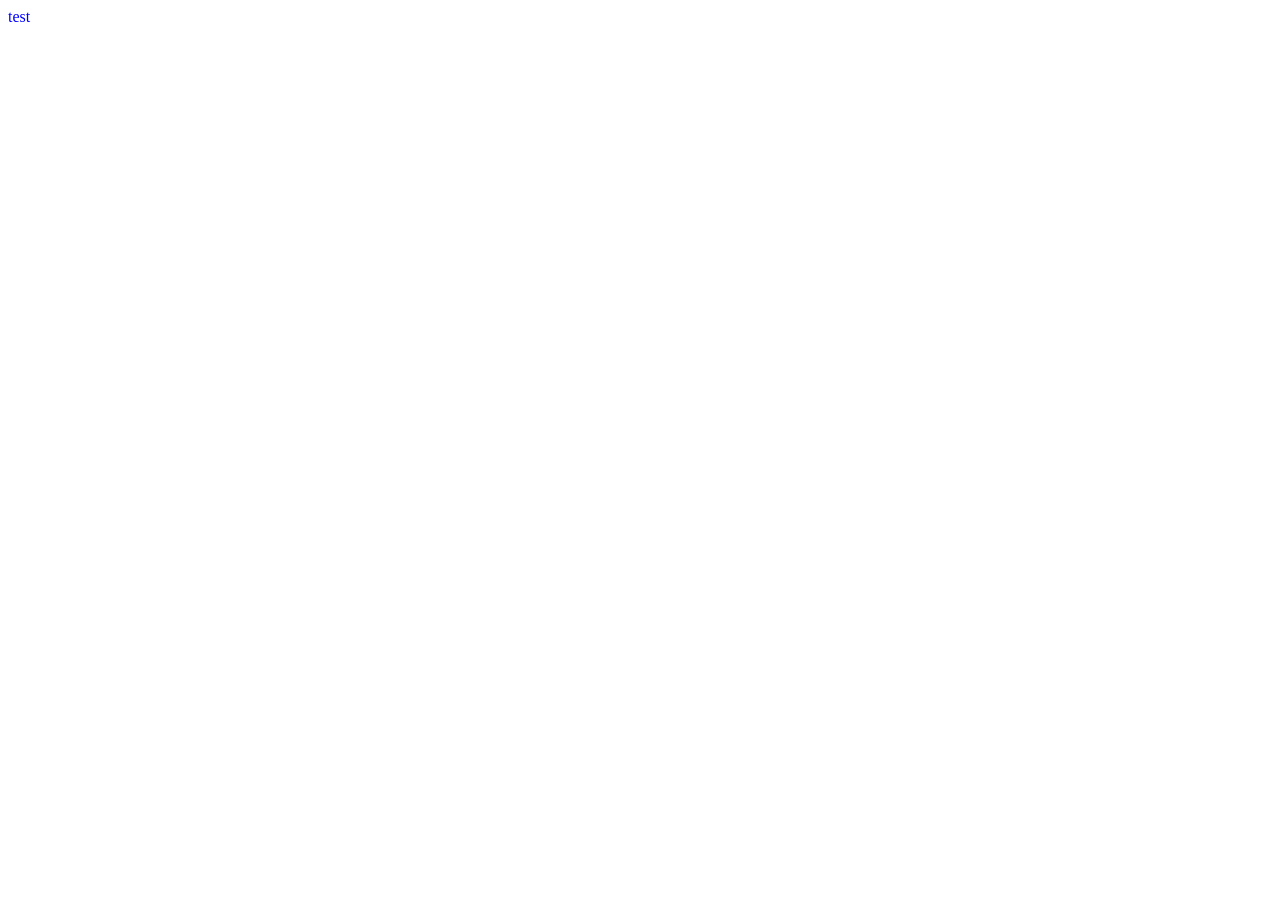
==== commit 2f3a7590: "prepare lesson14" ====
--- a/src/index.html
+++ b/src/index.html
@@ -1,87 +1,18 @@
-<!DOCTYPE html>
-<html lang="en">
+<!doctype html>
+<html lang="ru">
 <head>
     <meta charset="UTF-8">
-    <meta name="viewport" content="width=device-width, initial-scale=1.0">
-    <link rel="stylesheet" href="style.css">
-    <title>Батурин ЛБ-13</title>
+    <meta name="viewport"
+          content="width=device-width, user-scalable=no, initial-scale=1.0, maximum-scale=1.0, minimum-scale=1.0">
+    <meta http-equiv="X-UA-Compatible" content="ie=edge">
+    <title>Батурин ЛБ-14</title>
+    <link rel="stylesheet" href="/src/assets/styles/style.css">
 </head>
 <body>
-    <div class="pizza_configurator">
-        <div class="pizza_configurator_block">
-			<p class="subname">Выберите пиццу</p>
+<div class="test" style="color: blue">
+    test
+</div>
 
-            <div class="card_menu">
-				<input type="radio" name="pizza" id="margarita" class="pizza_radio" checked data-product="margarita">
-
-				<label for="margarita" class="card">
-                    <img src="assets/pizza_margarita.png" alt="Маргарита" class="image">
-                    <span class="subname_mini">Маргарита</span>
-                    <span class="text" id="price_margarita">500 ₽</span>
-                </label>
-                
-                <input type="radio" name="pizza" id="pepperoni" class="pizza_radio" data-product="pepperoni">
-                <label for="pepperoni" class="card">
-                    <img src="assets/pizza_pepperoni.png" alt="Пепперони" class="image">
-                    <span class="subname_mini">Пепперони</span>
-                    <span class="text" id="price_pepperoni">550 ₽</span>
-                </label>
-        
-                <input type="radio" name="pizza" id="bavarian" class="pizza_radio" data-product="bavarian">
-                <label for="bavarian" class="card">
-                    <img src="assets/pizza_bavarian.png" alt="Баварская" class="image">
-                    <span class="subname_mini">Баварская</span>
-                    <span class="text" id="price_bavarian">600 ₽</span>
-                </label>
-			</div>
-        </div>
-
-        <div class="pizza_configurator_block">
-			<div class="choice_size">
-				<p class="subname">Выберите размер</p>
-
-				<div class="size_switch">
-					<input type="checkbox" id="size_toggle" class="switch_input">
-					<label for="size_toggle" class="switch_label">
-						<span class="switch_text">Маленькая</span>
-						<span class="switch_text">Большая</span>
-						<span class="switch_handle"></span>
-					</label>
-				</div>
-			</div>
-
-			<div class="choice_extras">
-				<p class="subname">Добавить по вкусу</p>
-
-				<div class="card_menu card_menu_small">
-					<input type="checkbox" id="cheese_board" class="extra_checkbox" data-product="cheese_board">
-					<label class="card" for="cheese_board">
-						<img src="assets/extra_cheese_board.png" alt="Сырный борт" class="image">
-						<span class="subname_mini">Сырный борт</span>
-						<span class="subname" id="price_cheese_board">189 ₽</span>
-					</label>
-					
-					<input type="checkbox" id="creamy_mozarella" class="extra_checkbox" data-product="creamy_mozarella">
-					<label class="card" for="creamy_mozarella">
-						<img src="assets/extra_creamy_mozarella.png" alt="Сливочная моцарелла" class="image">
-						<span class="subname_mini">Сливочная моцарелла</span>
-						<span class="subname" id="price_creamy_mozarella">99 ₽</span>
-					</label>
-			
-					<input type="checkbox" id="cheddar_parmesan" class="extra_checkbox" data-product="cheddar_parmesan">
-					<label class="card" for="cheddar_parmesan">
-						<img src="assets/extra_cheddar_parmesan.png" alt="Чеддер и пармезан" class="image">
-						<span class="subname_mini">Чеддер и пармезан</span>
-						<span class="subname" id="price_cheddar_parmesan">99 ₽</span>
-					</label>
-				</div>
-			</div>
-
-			<button class="add_to_cart_button">
-				<span class="add_to_cart_text"></span>
-			</button>
-        </div>
-	</div>
-	<script src="scripts/pizza_calculate.js"></script>
+<script src="index.js"></script>
 </body>
 </html>
